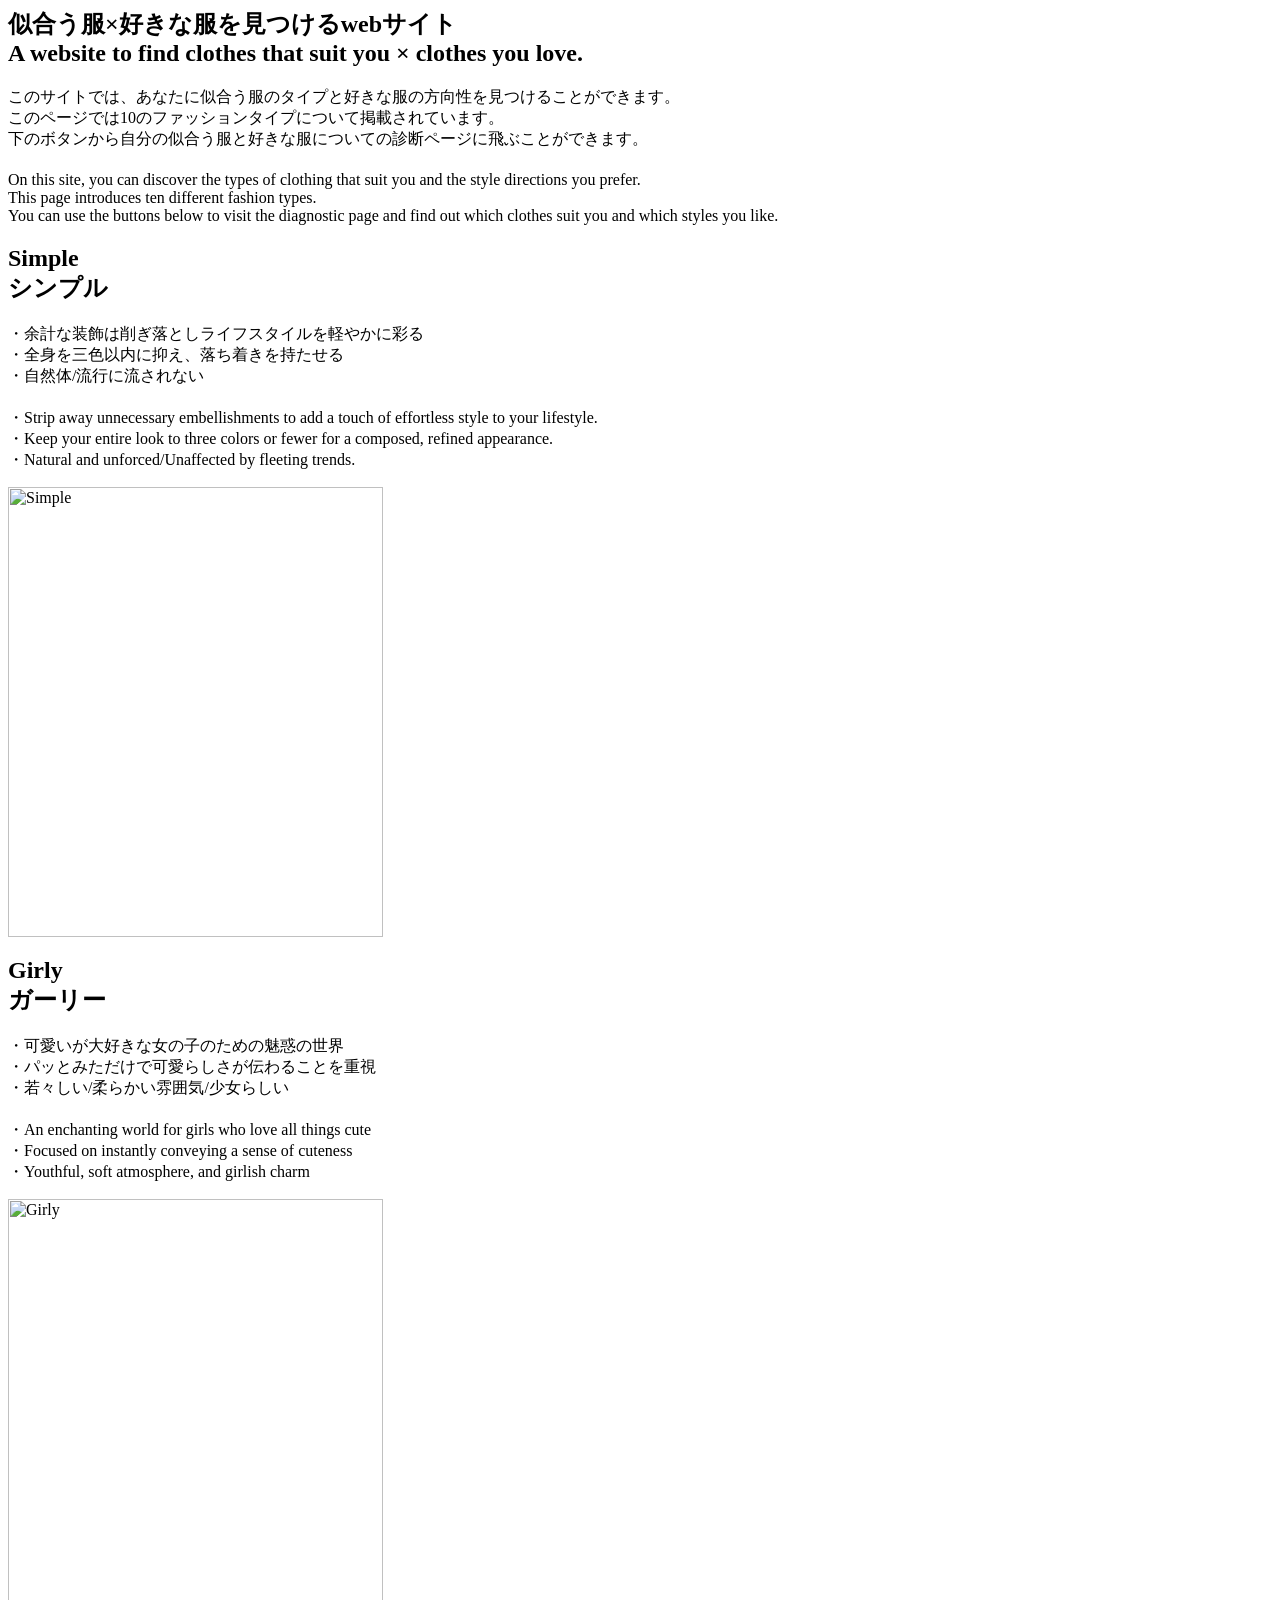
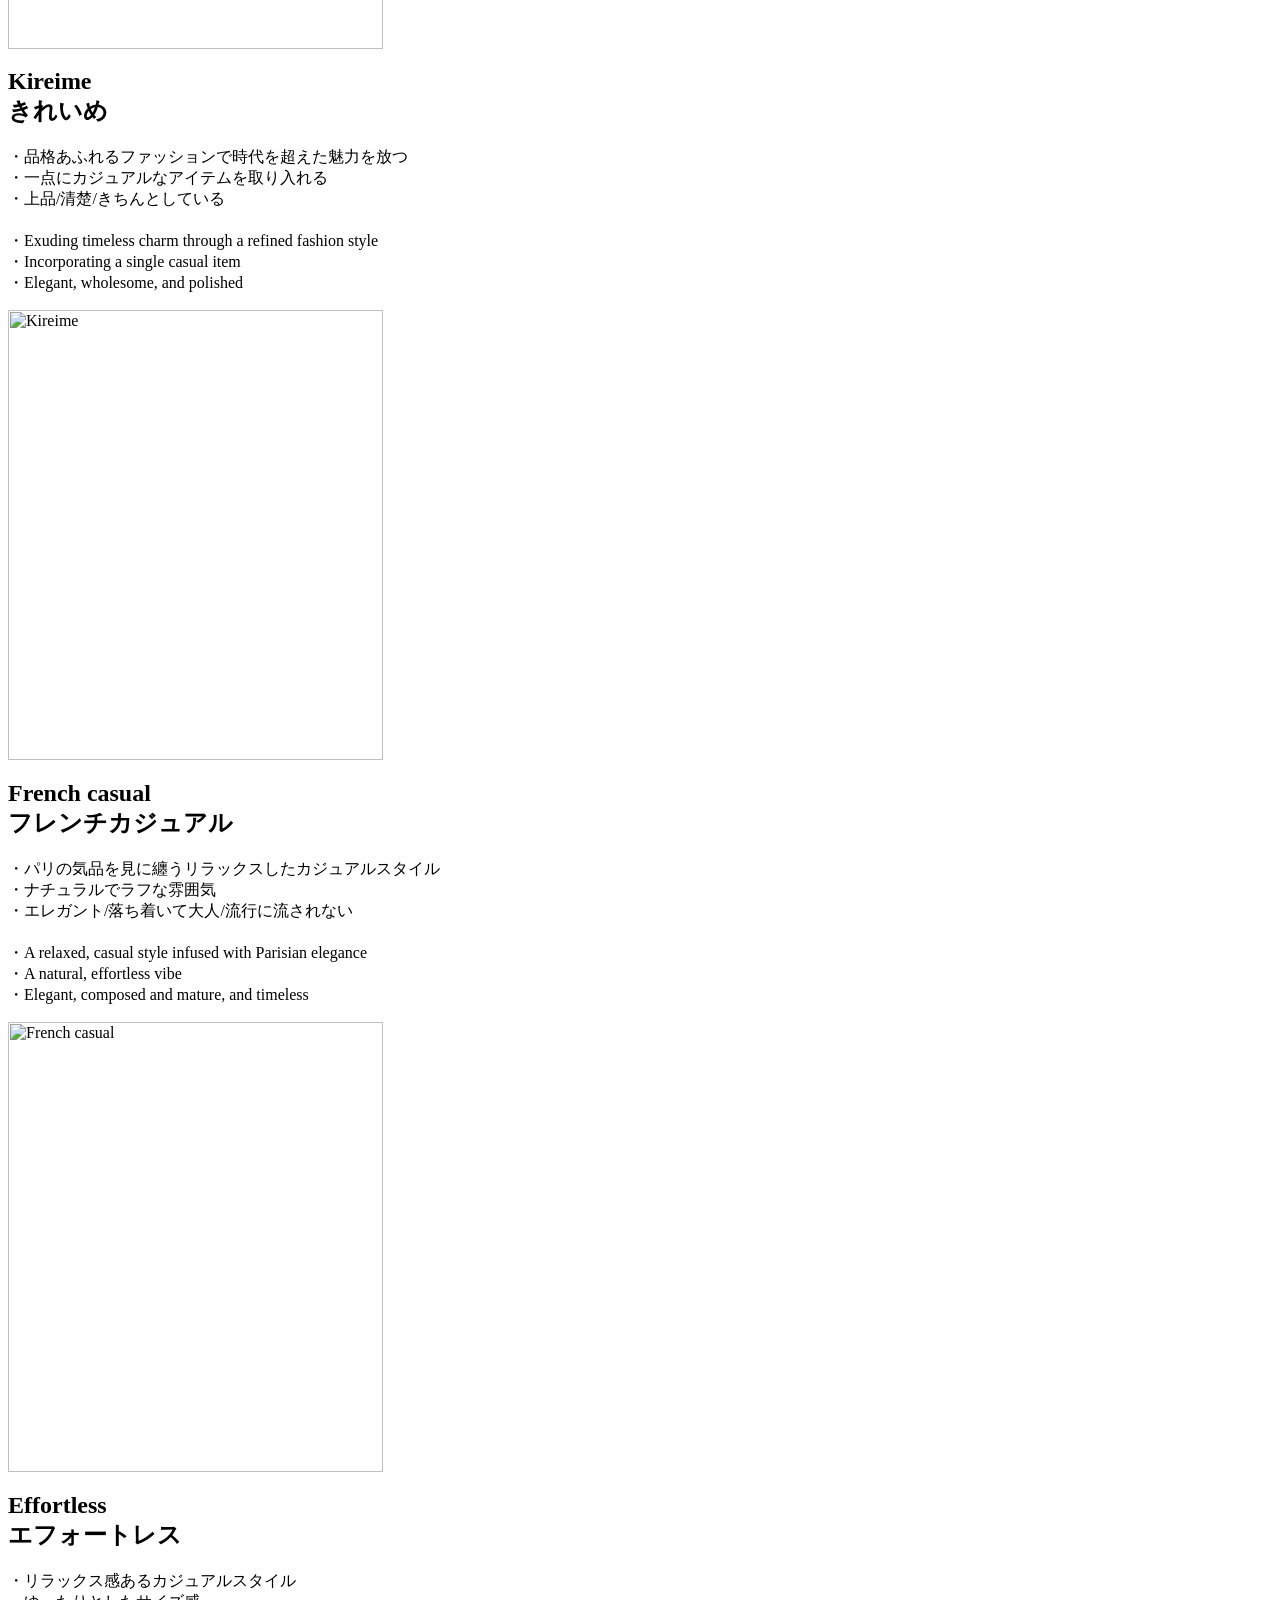
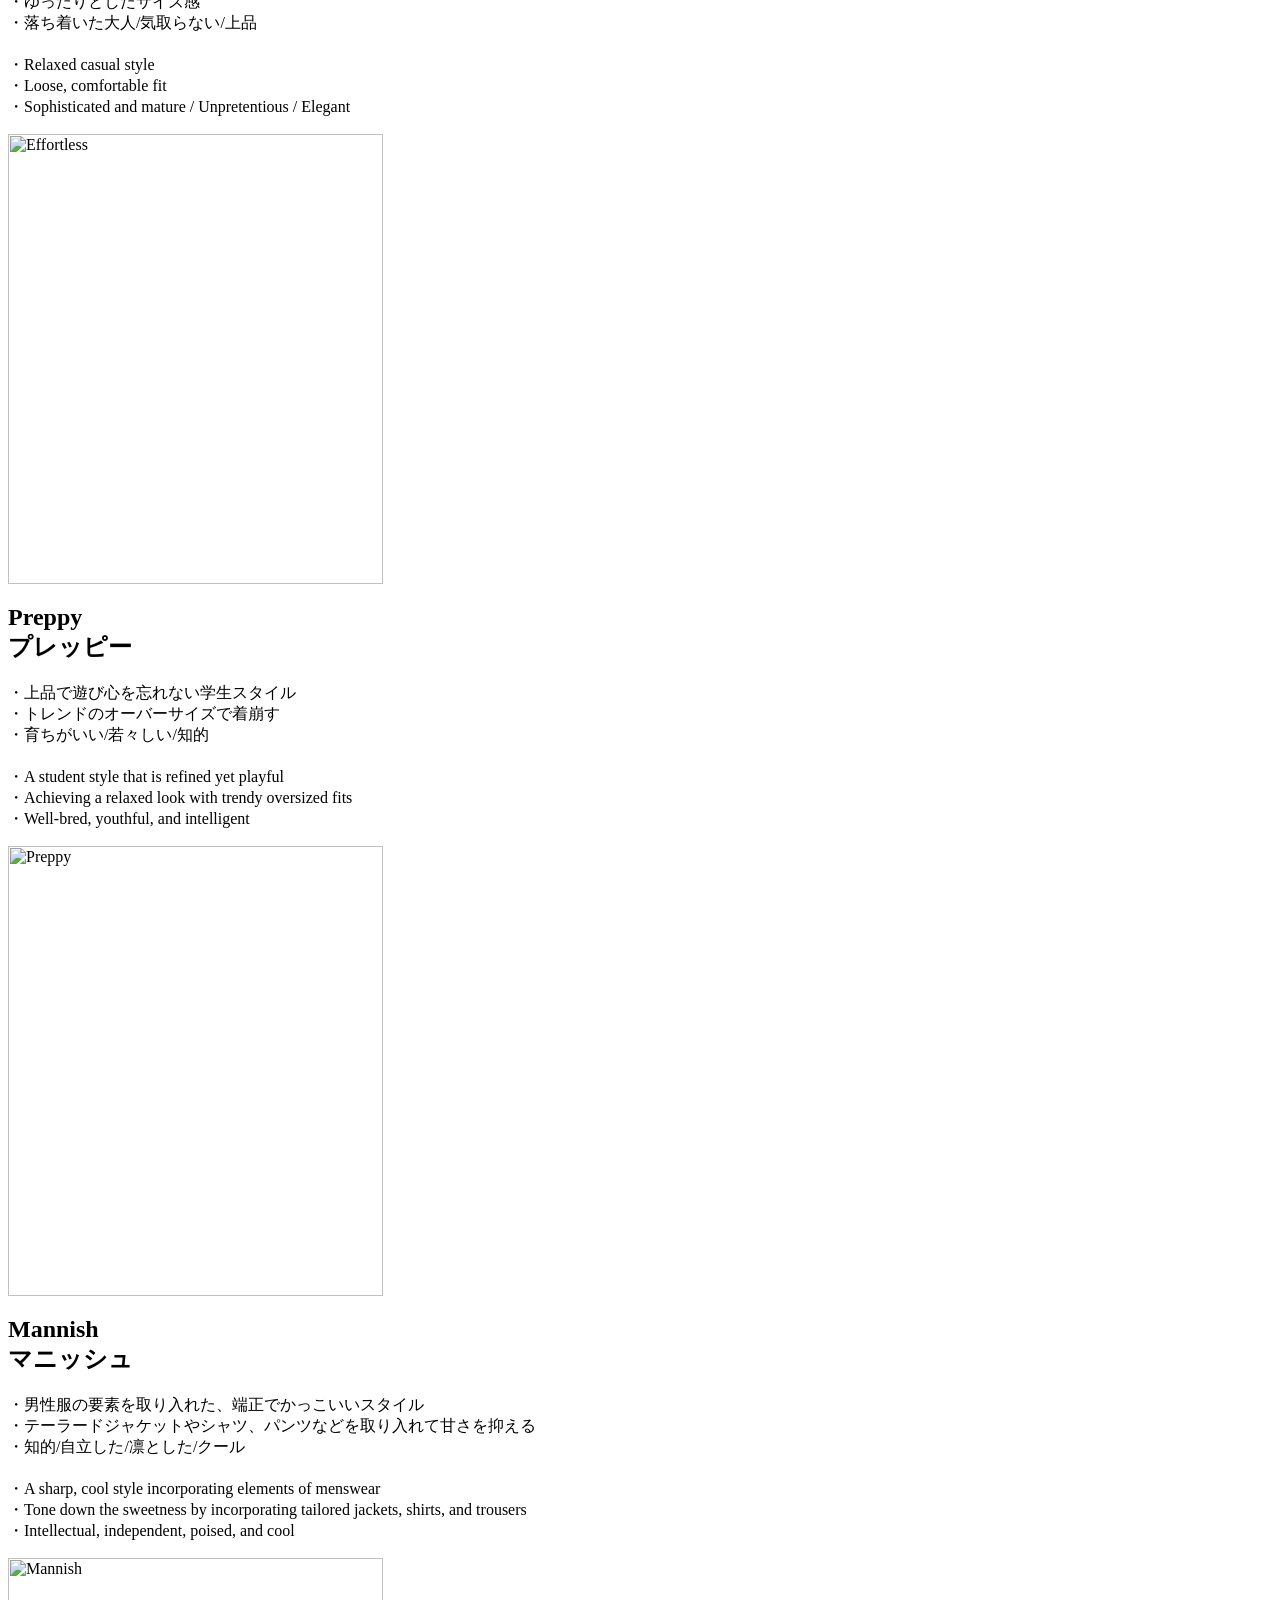
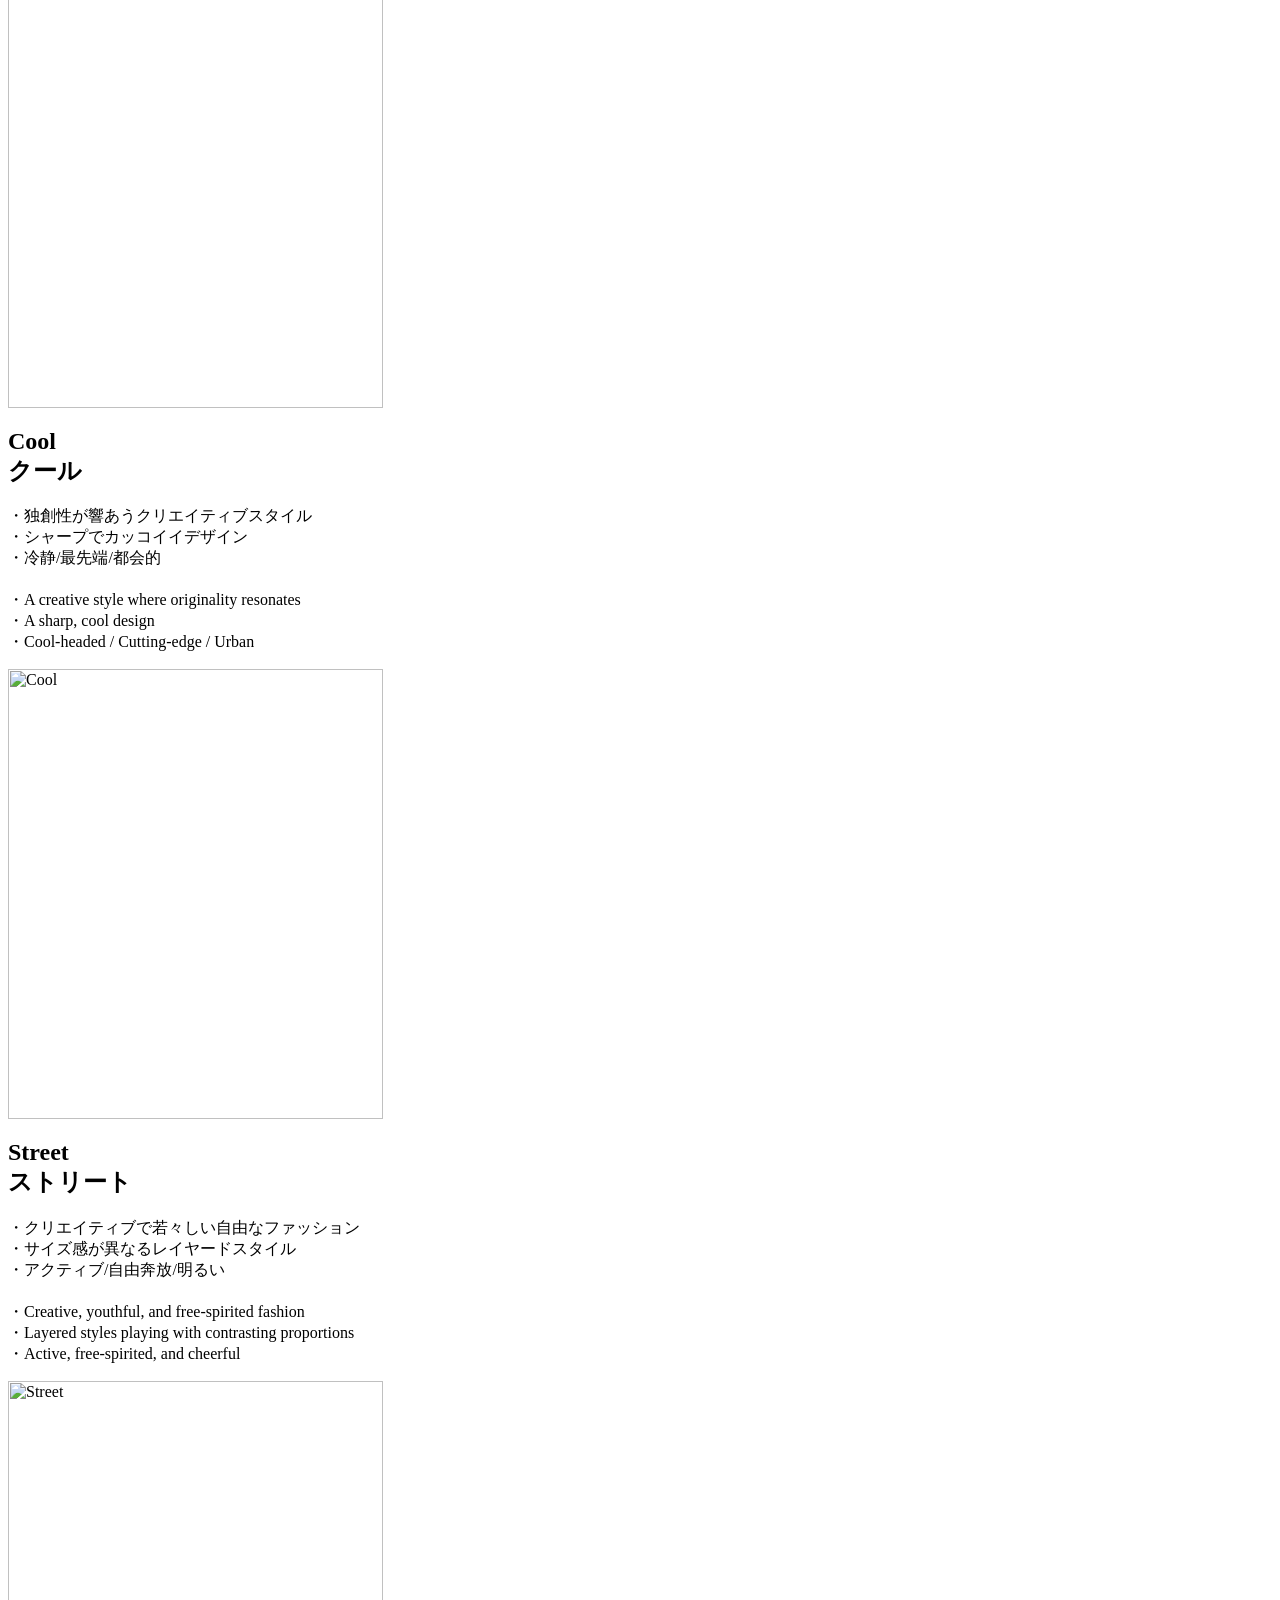
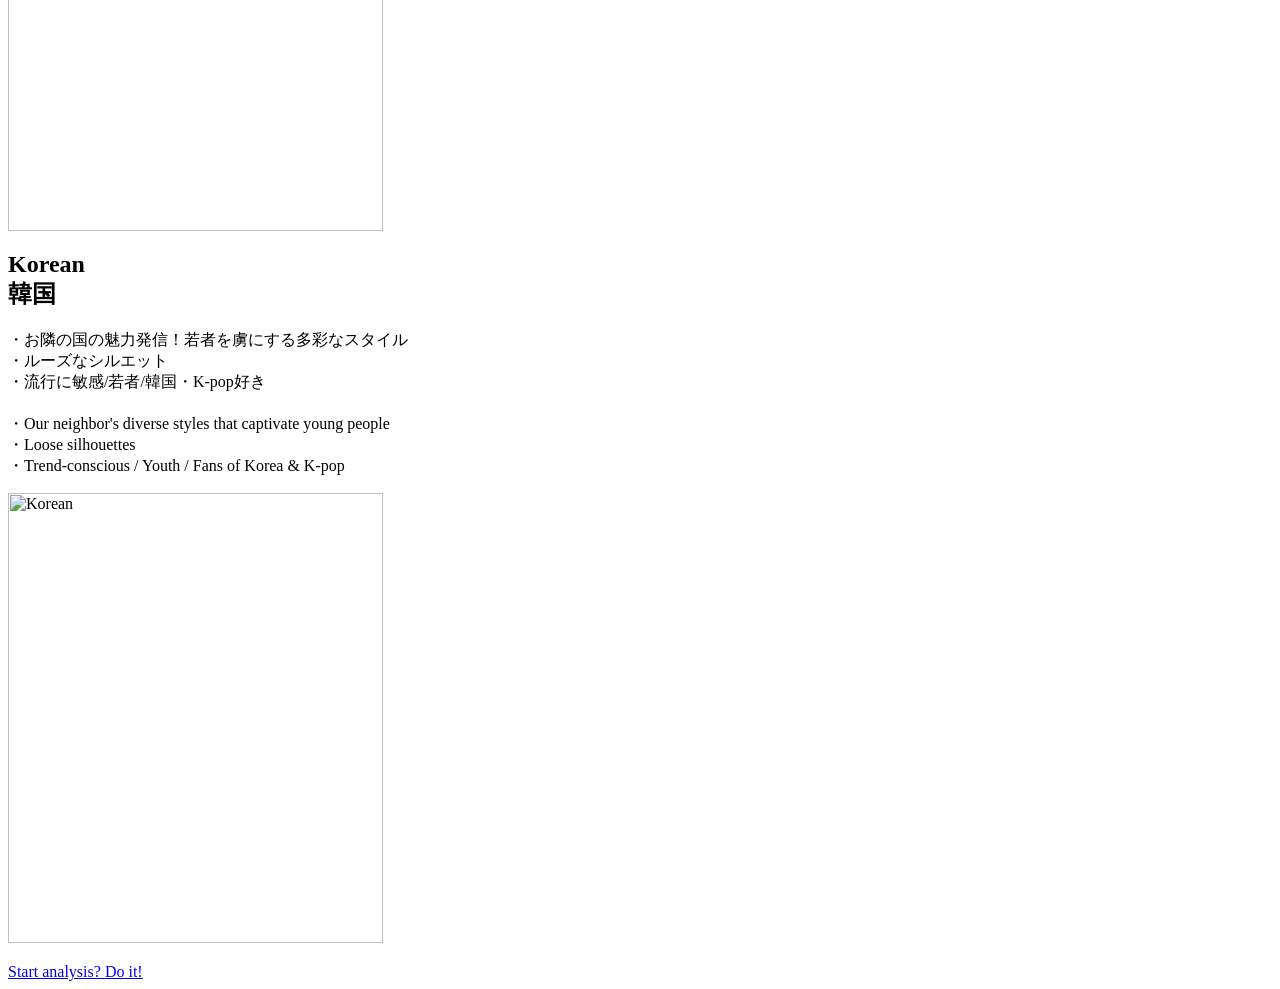
==== index.html @ 2c7ca27e "Rename main/main.html to index.html" ====
</article>
</article>
<!doctype html>
<html lang="ja">
<head>
	<meta charset="utf-8">
	<meta name="viewport" content="width=device-width,initial-scale=1">
	<title>Scroll Color Transition</title>
	<link rel="preconnect" href="https://fonts.googleapis.com">
	<link rel="preconnect" href="https://fonts.gstatic.com" crossorigin>
	<link href="https://fonts.googleapis.com/css2?family=Kaisei+HarunoUmi&display=swap" rel="stylesheet">
		<link rel="stylesheet" href="test.css">
</head>
<body>
	<main>
		<article id="one" data-color="#000000" class="hero"><h1>似合う服×好きな服を見つけるwebサイト<br>A website to find clothes that suit you × clothes you love.</h1><p class="hero-lead">このサイトでは、あなたに似合う服のタイプと好きな服の方向性を見つけることができます。<br>このページでは10のファッションタイプについて掲載されています。<br>下のボタンから自分の似合う服と好きな服についての診断ページに飛ぶことができます。<br>　<br>On this site, you can discover the types of clothing that suit you and the style directions you prefer.<br>This page introduces ten different fashion types.<br>You can use the buttons below to visit the diagnostic page and find out which clothes suit you and which styles you like.</p> <div class="clear"></div></article>
		<div class="section">
			<article id="one" data-color="#cccccc"><h1>Simple<br>シンプル</h1><p>・余計な装飾は削ぎ落としライフスタイルを軽やかに彩る<br>・全身を三色以内に抑え、落ち着きを持たせる<br>・自然体/流行に流されない<br>　<br>・Strip away unnecessary embellishments to add a touch of effortless style to your lifestyle.<br>・Keep your entire look to three colors or fewer for a composed, refined appearance.<br>・Natural and unforced/Unaffected by fleeting trends.</p> <div class="clear"></div></article>
			<img src="./image/Simple.webp" alt="Simple" width="375" height="450">
		</div>
		<div class="section">
			<article id="one" data-color="#ff7fbf"><h1>Girly<br>ガーリー</h1><p>・可愛いが大好きな女の子のための魅惑の世界<br>・パッとみただけで可愛らしさが伝わることを重視<br>・若々しい/柔らかい雰囲気/少女らしい<br>　<br>・An enchanting world for girls who love all things cute<br>・Focused on instantly conveying a sense of cuteness<br>・Youthful, soft atmosphere, and girlish charm</p> <div class="clear"></div></article>
			<img src="./image/Girly.webp" alt="Girly" width="375" height="450">
		</div>
		<div class="section">
			<article id="one" data-color="#ff7f7f"><h1>Kireime<br>きれいめ</h1><p>・品格あふれるファッションで時代を超えた魅力を放つ<br>・一点にカジュアルなアイテムを取り入れる<br>・上品/清楚/きちんとしている<br>　<br>・Exuding timeless charm through a refined fashion style<br>・Incorporating a single casual item<br>・Elegant, wholesome, and polished</p> <div class="clear"></div></article>
			<img src="./image/Kireime.webp" alt="Kireime" width="375" height="450">
		</div>
		<div class="section">
			<article id="one" data-color="#ffbf7f"><h1>French casual<br>フレンチカジュアル</h1><p>・パリの気品を見に纏うリラックスしたカジュアルスタイル<br>・ナチュラルでラフな雰囲気<br>・エレガント/落ち着いて大人/流行に流されない<br>　<br>・A relaxed, casual style infused with Parisian elegance<br>・A natural, effortless vibe<br>・Elegant, composed and mature, and timeless</p> <div class="clear"></div></article>
			<img src="./image/French casual.jpg" alt="French casual" width="375" height="450">
		</div>
		<div class="section">
			<article id="one" data-color="#dccb18"><h1>Effortless<br>エフォートレス</h1><p>・リラックス感あるカジュアルスタイル<br>・ゆったりとしたサイズ感<br>・落ち着いた大人/気取らない/上品<br>　<br>・Relaxed casual style<br>・Loose, comfortable fit<br>・Sophisticated and mature / Unpretentious / Elegant</p> <div class="clear"></div></article>
			<img src="./image/Effortless.webp" alt="Effortless" width="375" height="450">
		</div>
		<div class="section">
			<article id="one" data-color="#88cb7f"><h1>Preppy<br>プレッピー</h1><p>・上品で遊び心を忘れない学生スタイル<br>・トレンドのオーバーサイズで着崩す<br>・育ちがいい/若々しい/知的<br>　<br>・A student style that is refined yet playful<br>・Achieving a relaxed look with trendy oversized fits<br>・Well-bred, youthful, and intelligent</p> <div class="clear"></div></article>
			<img src="./image/Preppy.jpg" alt="Preppy" width="375" height="450">
		</div>
		<div class="section">
			<article id="one" data-color="#83ccd2"><h1>Mannish<br>マニッシュ</h1><p>・男性服の要素を取り入れた、端正でかっこいいスタイル<br>・テーラードジャケットやシャツ、パンツなどを取り入れて甘さを抑える<br>・知的/自立した/凛とした/クール<br>　<br>・A sharp, cool style incorporating elements of menswear<br>・Tone down the sweetness by incorporating tailored jackets, shirts, and trousers<br>・Intellectual, independent, poised, and cool</p> <div class="clear"></div></article>
			<img src="./image/Mannish.webp" alt="Mannish" width="375" height="450">
		</div>
		<div class="section">
			<article id="one" data-color="#7fbfff"><h1>Cool<br>クール</h1><p>・独創性が響あうクリエイティブスタイル<br>・シャープでカッコイイデザイン<br>・冷静/最先端/都会的<br>　<br>・A creative style where originality resonates<br>・A sharp, cool design<br>・Cool-headed / Cutting-edge / Urban</p> <div class="clear"></div></article>
			<img src="./image/Cool.webp" alt="Cool" width="375" height="450">
		</div>
		<div class="section">
			<article id="one" data-color="#7f7fff"><h1>Street<br>ストリート</h1><p>・クリエイティブで若々しい自由なファッション<br>・サイズ感が異なるレイヤードスタイル<br>・アクティブ/自由奔放/明るい<br>　<br>・Creative, youthful, and free-spirited fashion<br>・Layered styles playing with contrasting proportions<br>・Active, free-spirited, and cheerful</p> <div class="clear"></div></article>
			<img src="./image/Street.webp" alt="Street" width="375" height="450">
		</div>
		<div class="section">
			<article id="one" data-color="#bf7fff"><h1>Korean<br>韓国</h1><p>・お隣の国の魅力発信！若者を虜にする多彩なスタイル<br>・ルーズなシルエット<br>・流行に敏感/若者/韓国・K-pop好き<br>　<br>・Our neighbor's diverse styles that captivate young people<br>・Loose silhouettes<br>・Trend-conscious / Youth / Fans of Korea & K-pop</p> <div class="clear"></div></article>
			<img src="./image/Korean.webp" alt="Korean" width="375" height="450">
		</div>
		<article id="one" data-color="#ffffff" class="text-black"><h1></h1> <div class="clear"></div></article>
		<a class="btn" data-js="btn" href="../sub/sub.html">
  <span class="btn-inr">
    <span class="txt-a">Start analysis?</span>
    <span class="txt-b">Do it!</span>
  </span>
</a>
    </div>

	</main>


	<script src="test.js" defer></script>
</body>
</html>
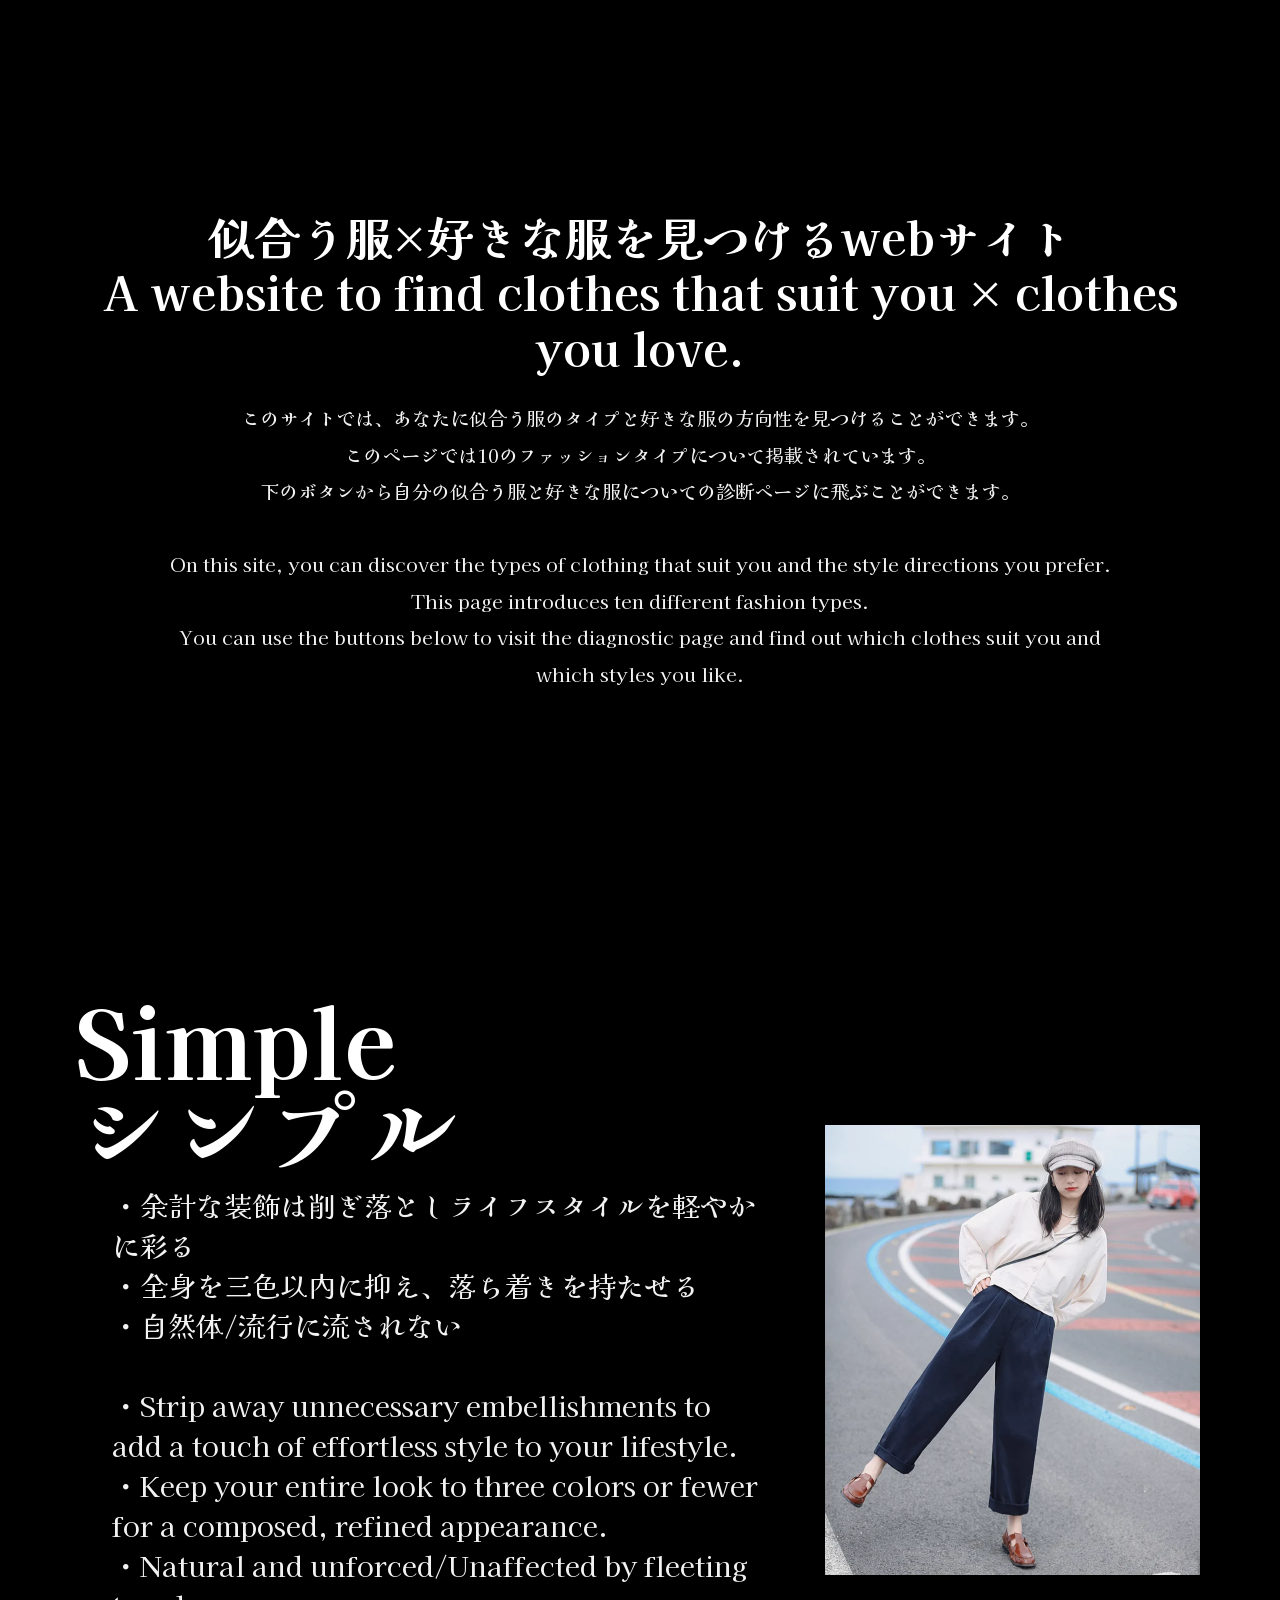
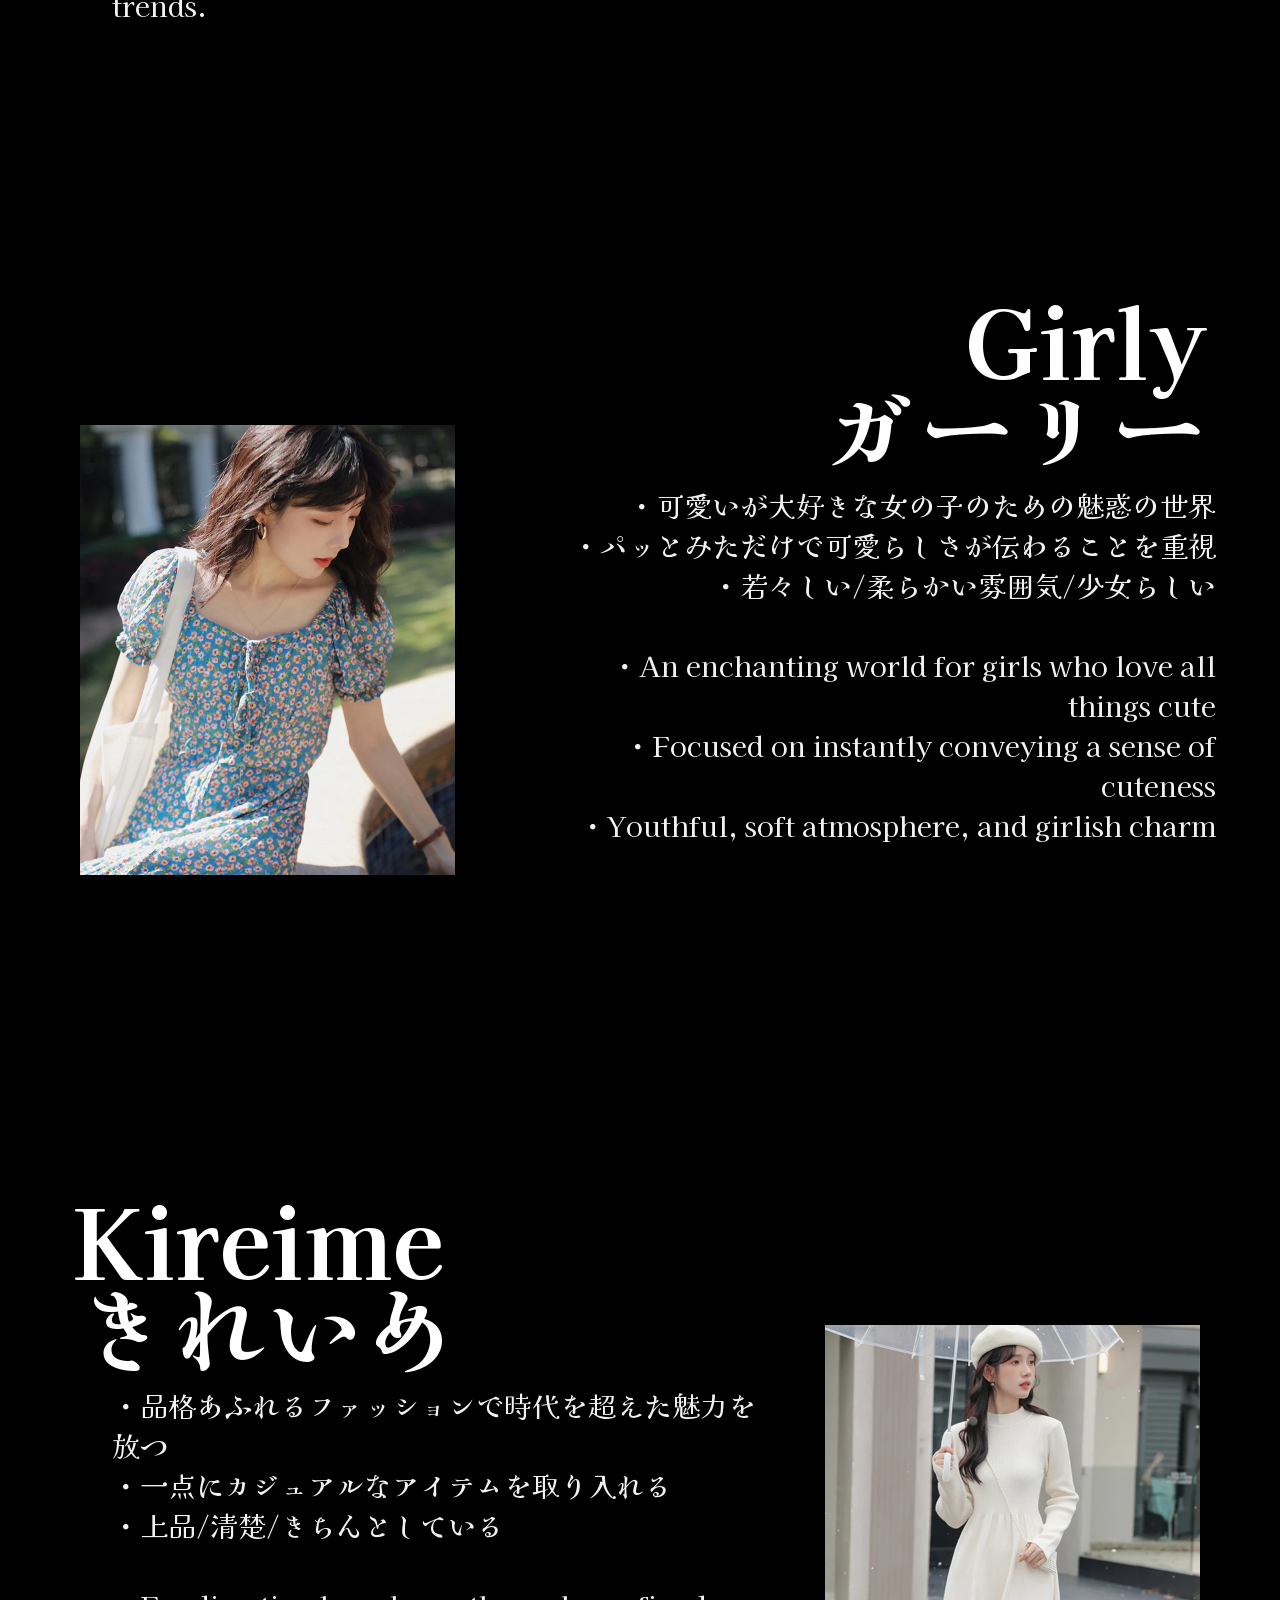
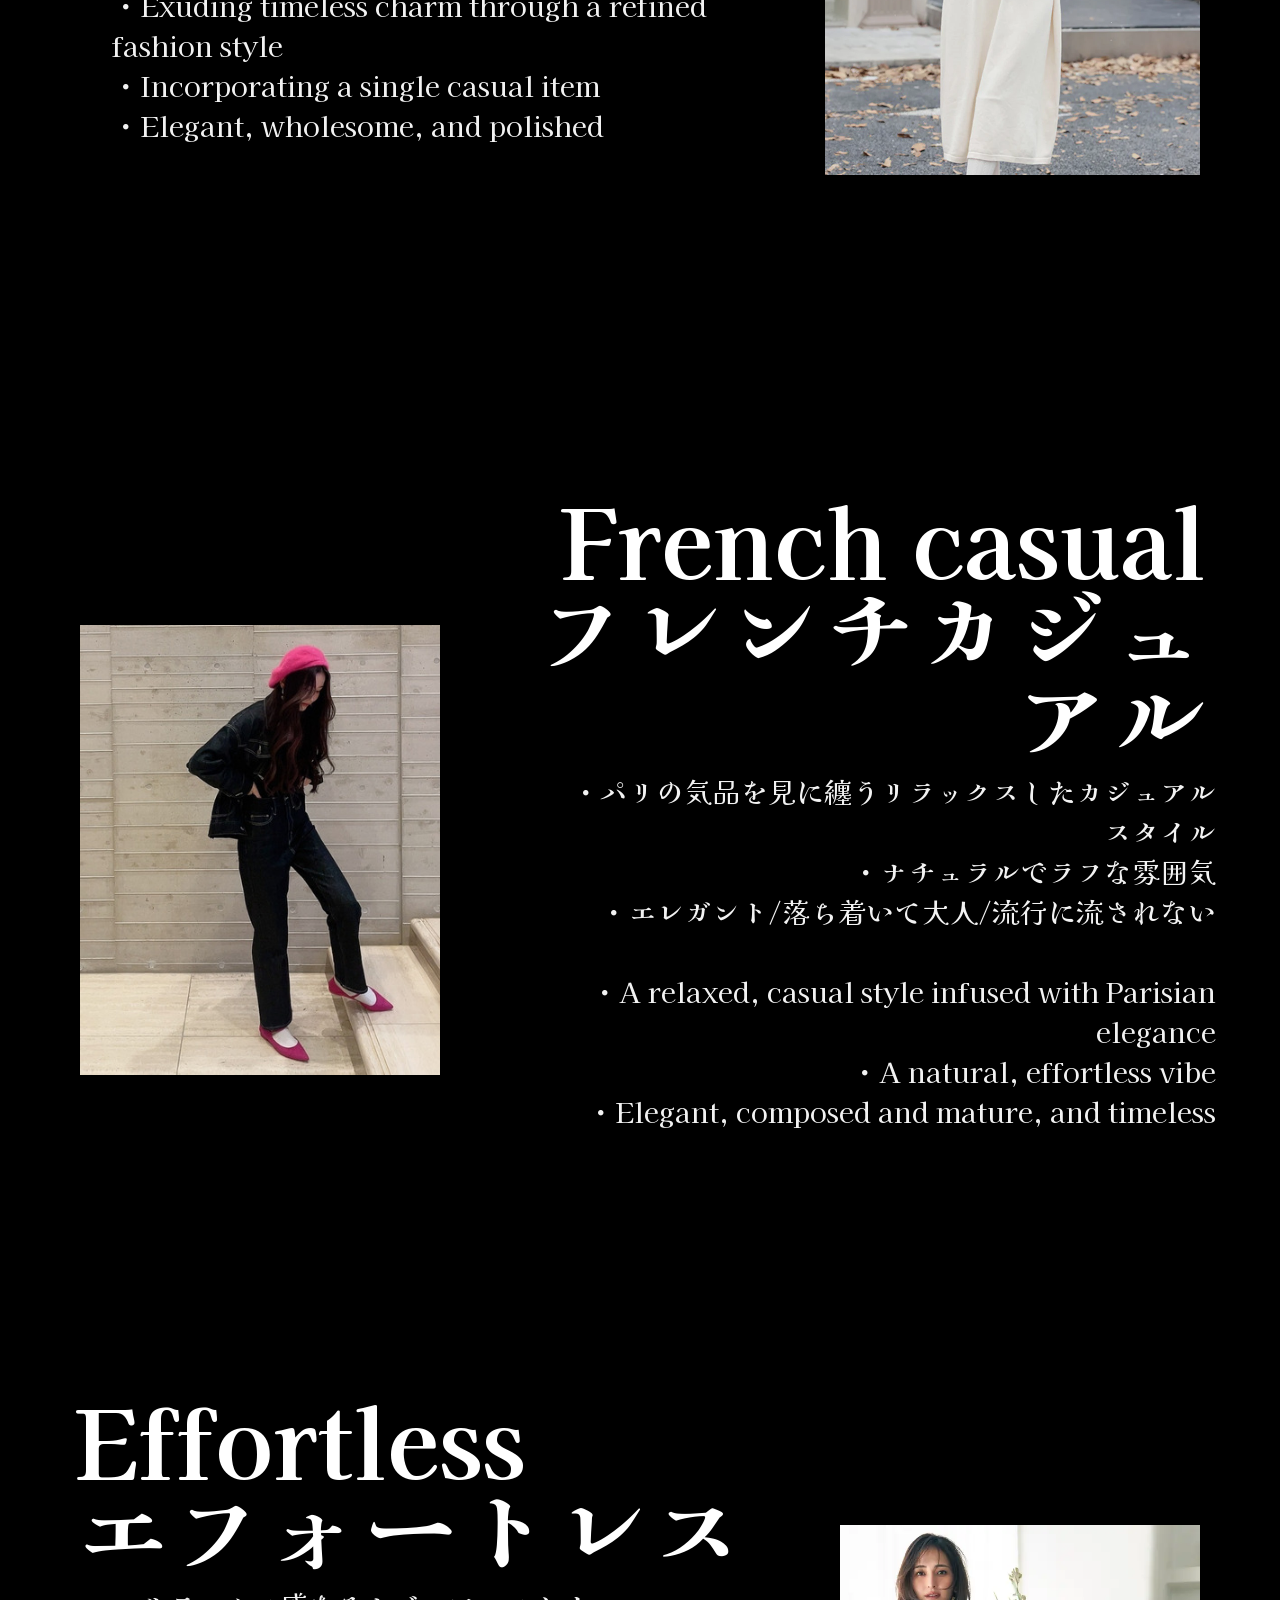
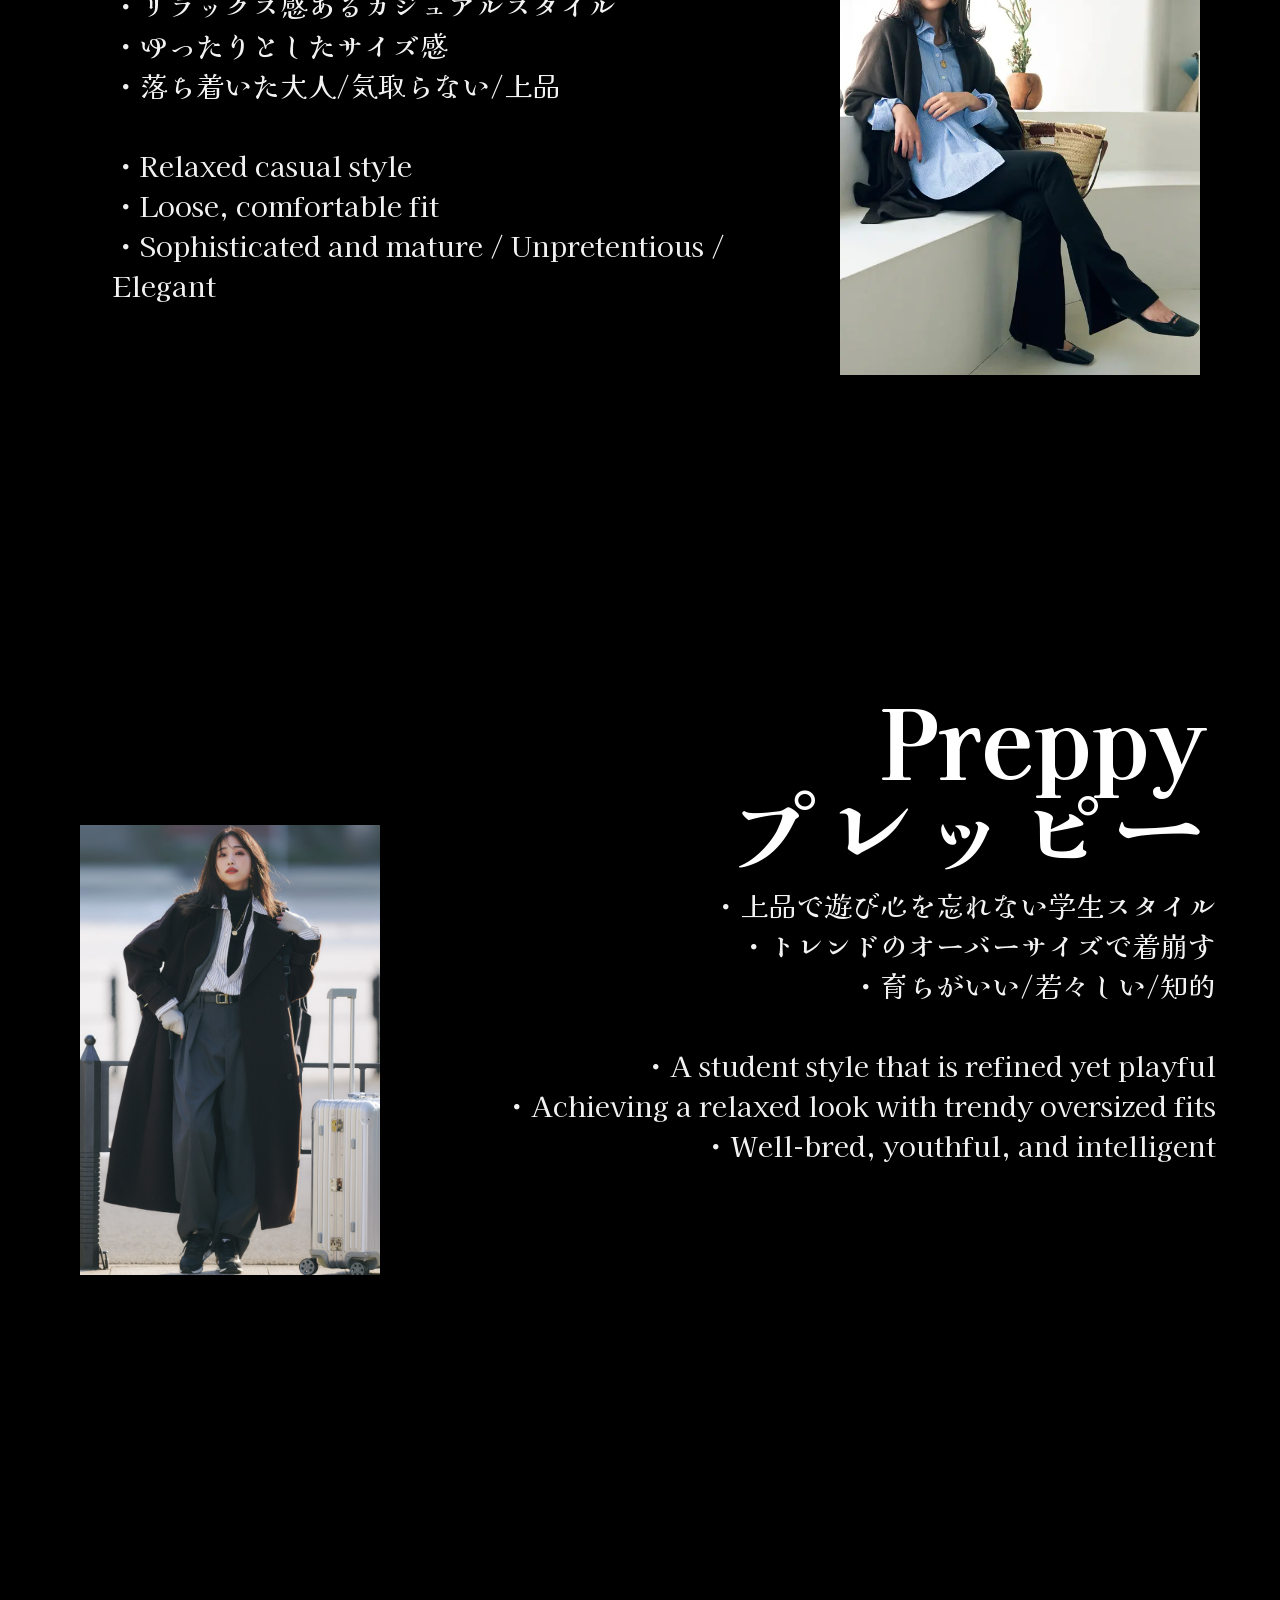
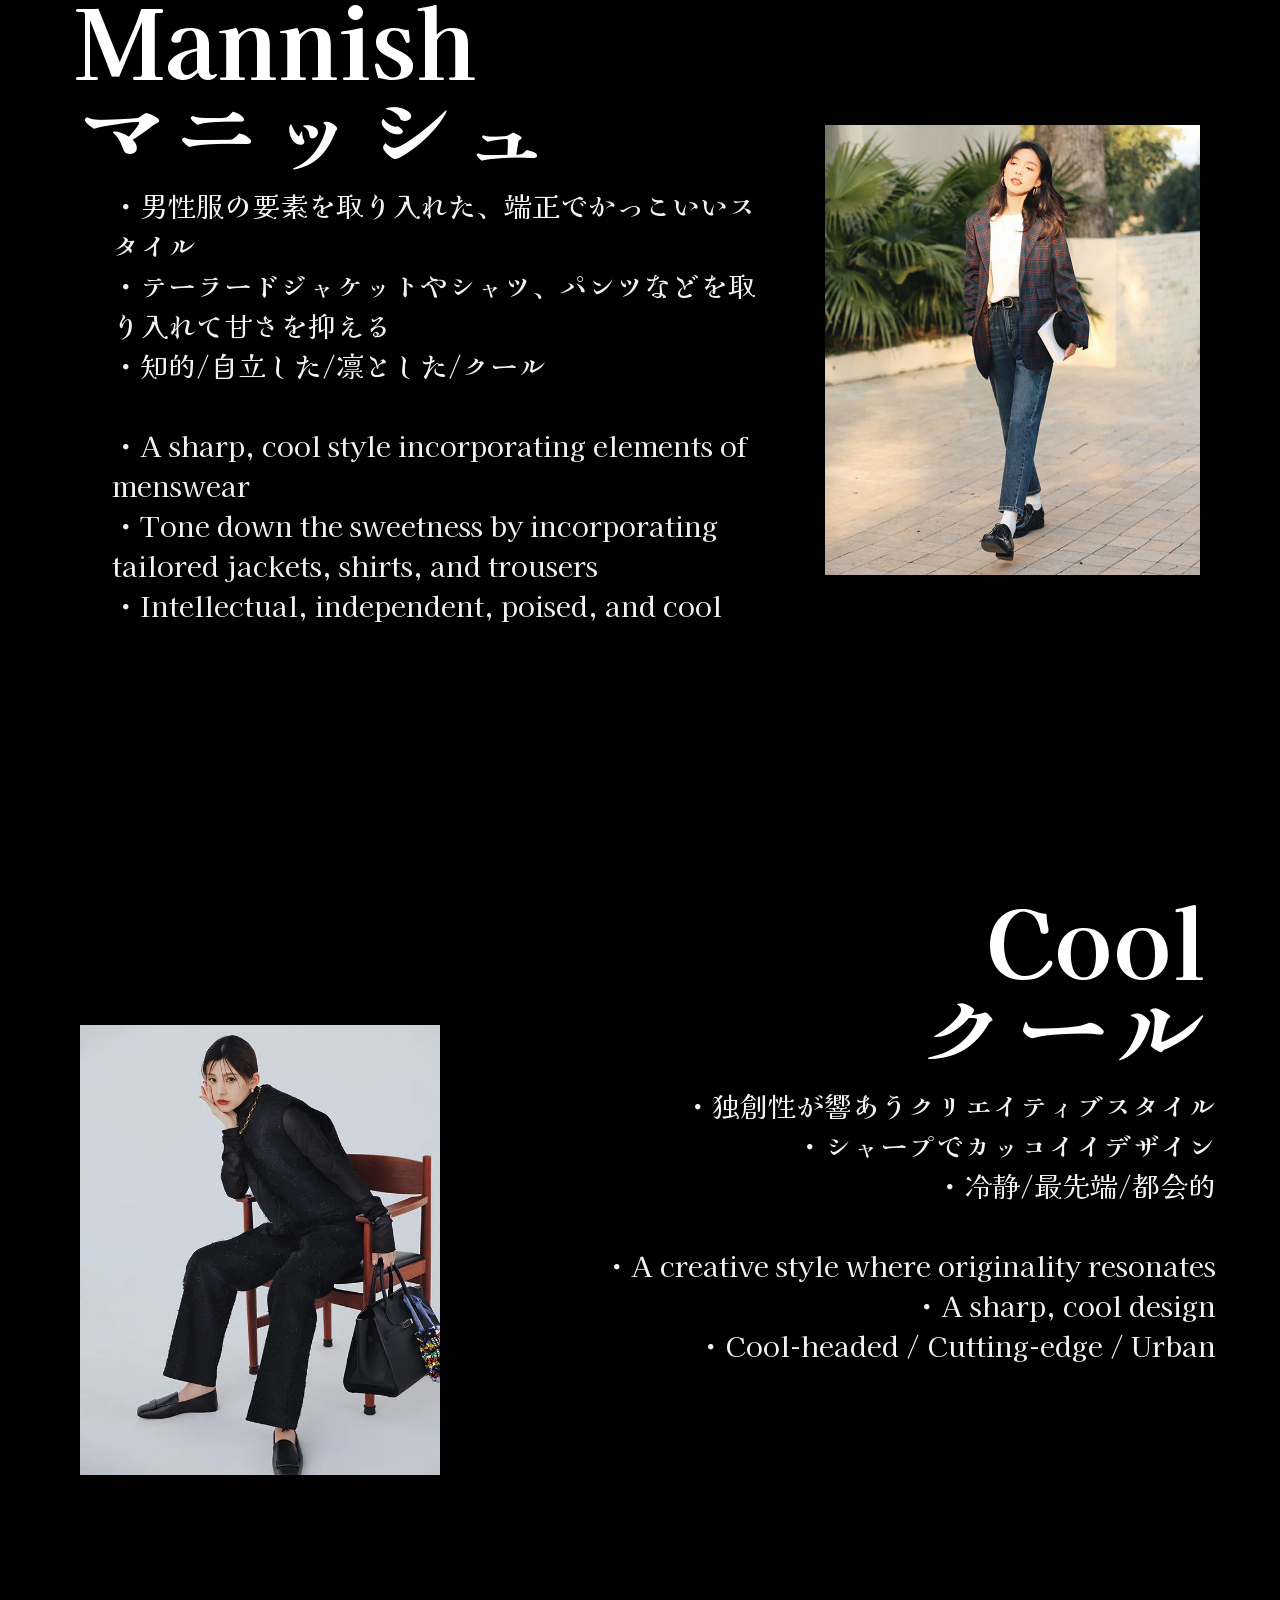
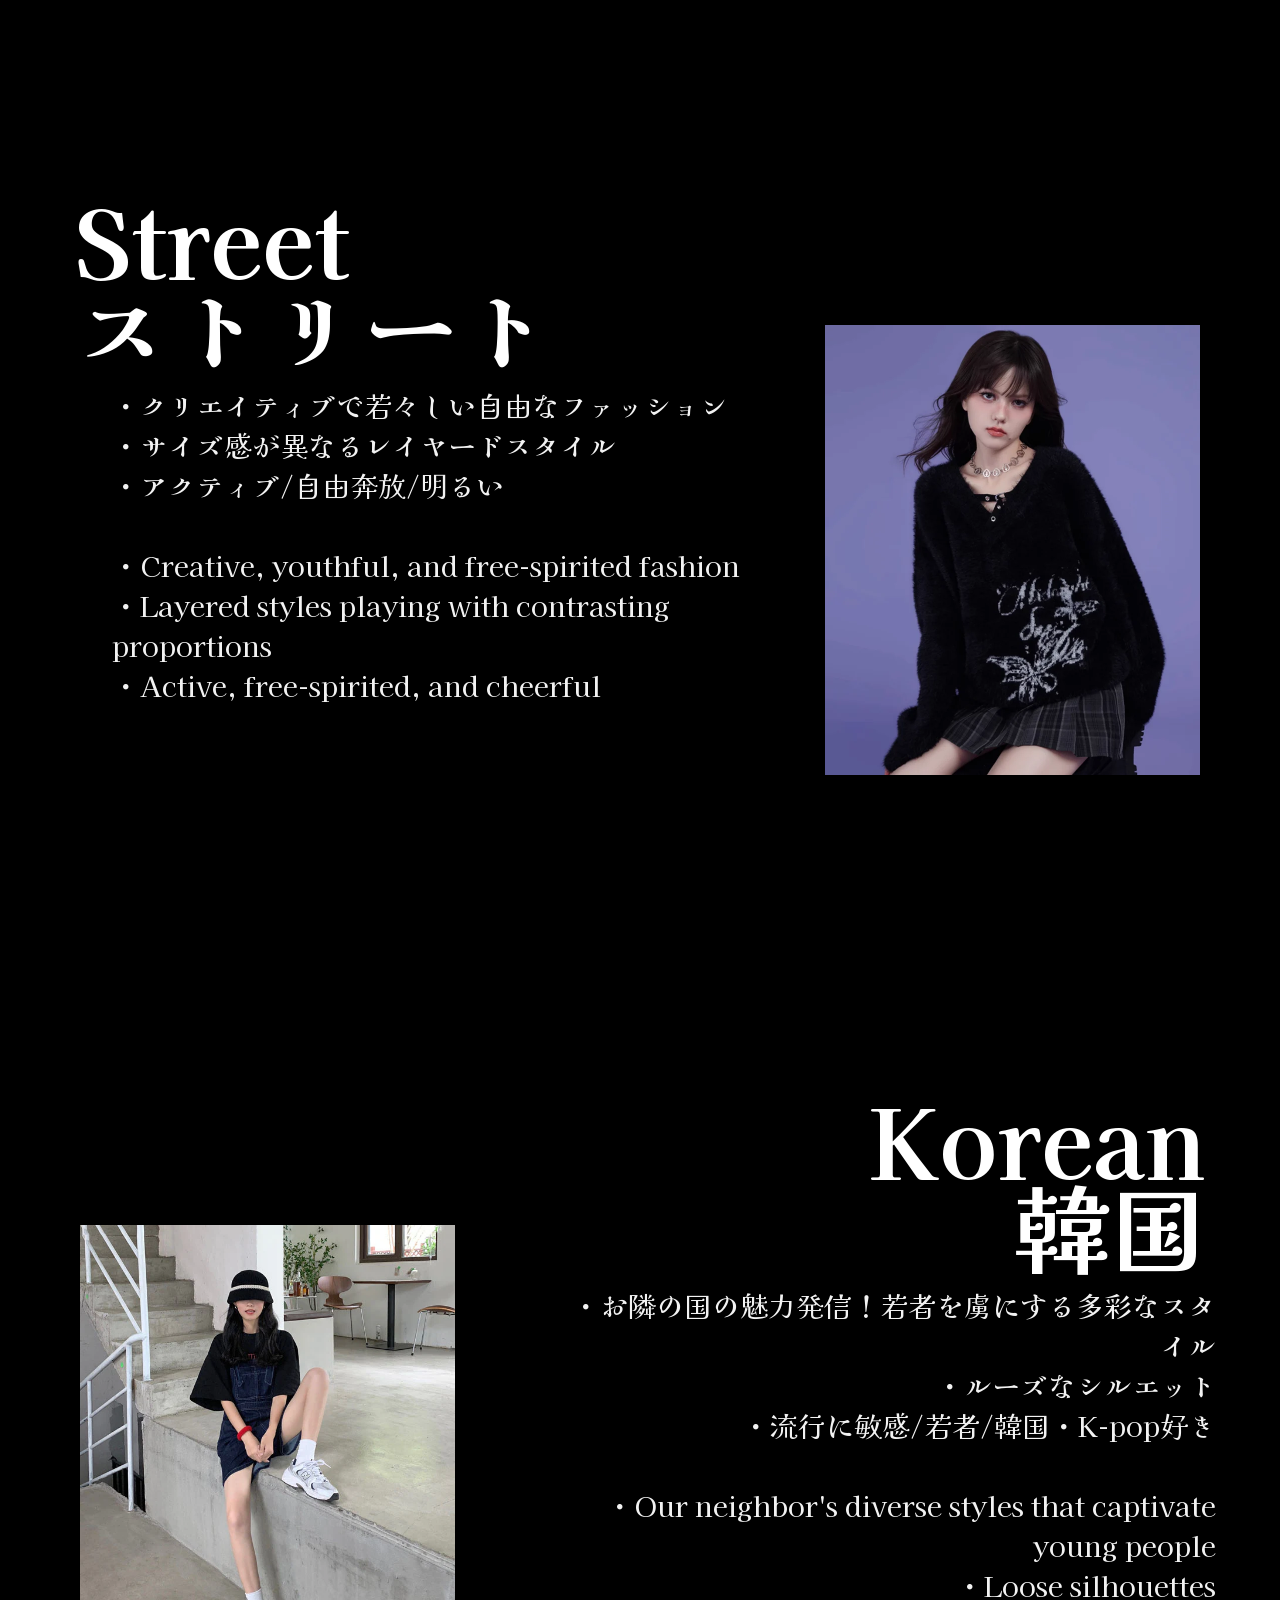
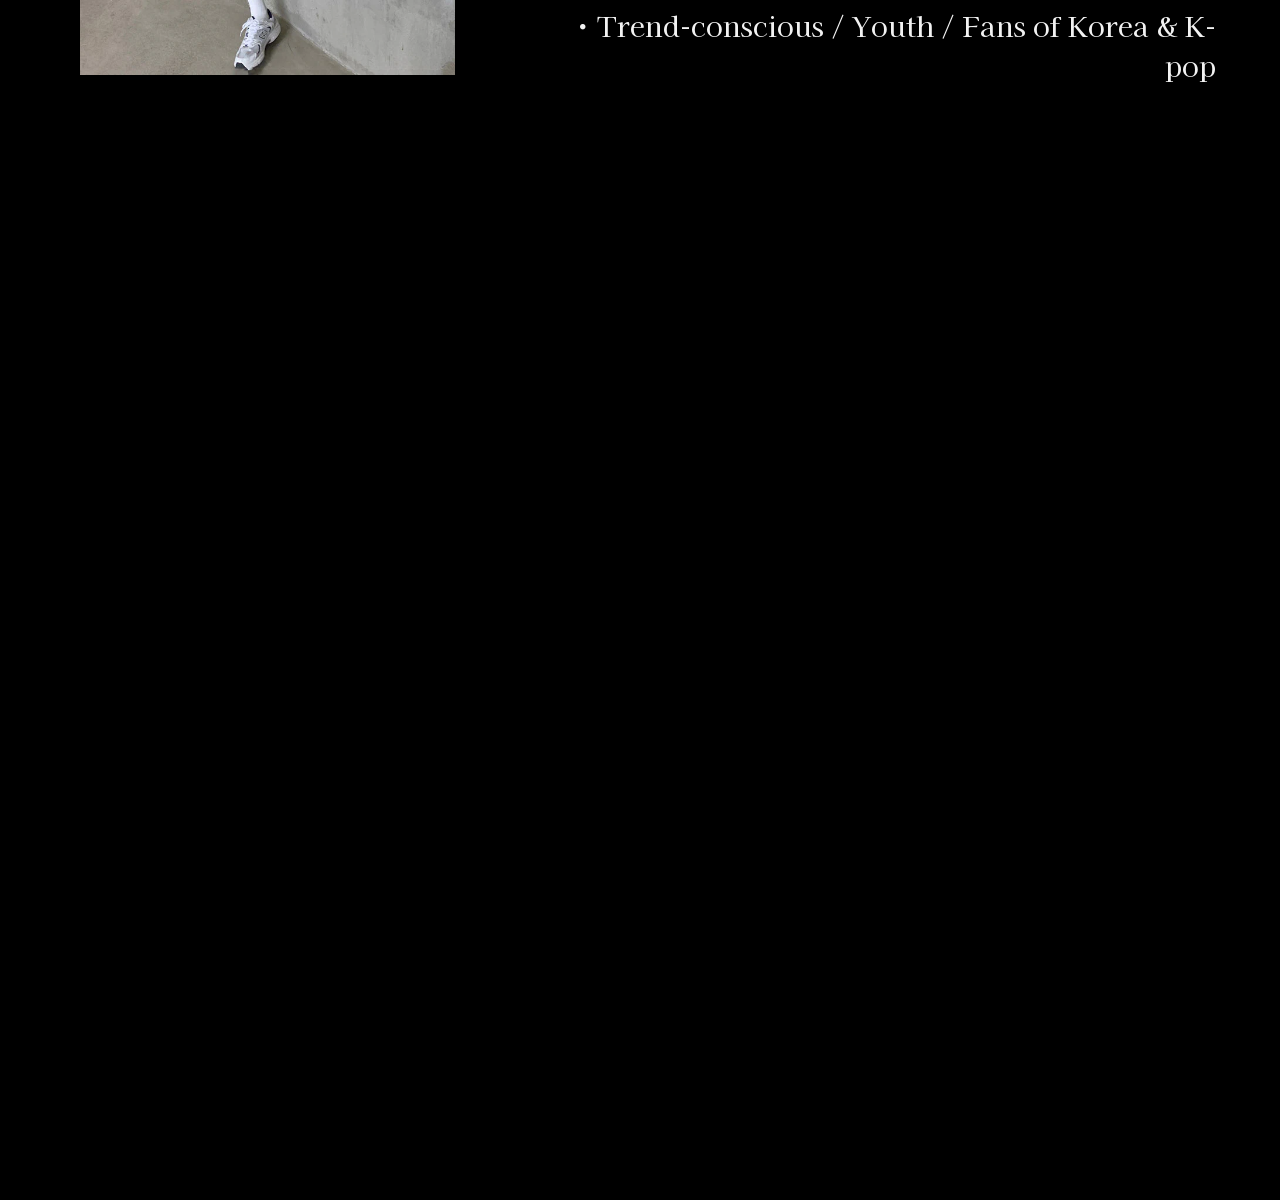
==== commit b7b7a013: "change the name of sub" ====
--- a/index.html
+++ b/index.html
@@ -56,7 +56,7 @@
 			<img src="./image/Korean.webp" alt="Korean" width="375" height="450">
 		</div>
 		<article id="one" data-color="#ffffff" class="text-black"><h1></h1> <div class="clear"></div></article>
-		<a class="btn" data-js="btn" href="../sub/sub.html">
+		<a class="btn" data-js="btn" href="/sub/sub.html">
   <span class="btn-inr">
     <span class="txt-a">Start analysis?</span>
     <span class="txt-b">Do it!</span>
--- a/test.css
+++ b/test.css
@@ -0,0 +1,258 @@
+@import url('https://fonts.googleapis.com/css2?family=Kaisei+HarunoUmi&display=swap');
+.kaisei-harunoumi-regular {
+  font-family: "Kaisei HarunoUmi", serif;
+  font-weight: 400;
+  font-style: normal;
+}
+
+
+
+*{box-sizing:border-box}
+html,body{height:100%;}
+body{
+  background:var(--bg);
+  color:#fff;
+  font-family: "Kaisei HarunoUmi", serif;
+  margin:0;
+  transition:background 200ms linear;
+  -webkit-font-smoothing:antialiased;
+  -moz-osx-font-smoothing:grayscale;
+}
+
+/* Hover gradient overlay (animated) */
+body::after{
+  content:"";
+  position:fixed;
+  inset:0;
+  pointer-events:none;
+  opacity:0;
+  background: linear-gradient(135deg, #000000 0%, #000000 100%);
+  background-size: 200% 200%;
+  transition: opacity .65s ease-in-out;
+  z-index:1;
+}
+
+body.blur::after{
+  opacity:.85;
+  animation: gradientShift 6s ease-in-out infinite;
+}
+
+@keyframes gradientShift{
+  0%{ background-position: 0% 50%; }
+  50%{ background-position: 100% 50%; }
+  100%{ background-position: 0% 50%; }
+}
+
+main{min-height:100%;}
+article{
+  display:block;
+  width:100%;
+  text-align:right;
+  height:100vh;
+  padding:6rem 4rem;
+  box-sizing:border-box;
+  position:relative;
+  z-index:2;
+}
+
+/* Alternate alignment (left/right) for sections after the hero */
+main article:not(.hero):nth-of-typeN(even) p{
+  text-align:right;
+  margin-left:auto;
+  margin-right:0;
+}
+
+main article:not(.hero):nth-of-typeN(even) h1{
+  text-align:right;
+  margin-left:auto;
+  margin-right:0;
+}
+
+main article:not(.hero):nth-of-type(even) p{
+  text-align: left;   /* 文字を左寄せ */
+  margin-left:0;
+  margin-right:auto;
+}
+
+main article:not(.hero):nth-of-type(even) h1{
+  text-align: left;   /* 文字を左寄せ */
+  margin-left:0;
+  margin-right:auto;
+}
+
+h1{
+  font-size:6rem;
+  font-weight:900;
+  line-height:0.9;
+  margin:0 0.1em;
+}
+
+/* Smaller title only for the first (hero) section */
+article.hero{
+  text-align:center;
+  display:flex;
+  flex-direction:column;
+  justify-content:center;
+  /* add a little more vertical space to the top section */
+  padding-top:8rem;
+  padding-bottom:8rem;
+}
+
+article.hero h1{
+  font-size:2.9rem;
+  line-height:1.2;
+}
+
+article.hero p{
+  margin-left:auto;
+  margin-right:auto;
+  max-width:60rem;
+  font-size:1.2rem;
+  line-height:1.9;
+  margin-top:1.6rem;
+}
+
+article.hero .hero-lead{
+  width:min(92vw, 60rem);
+}
+
+article p{
+  max-width:50ch;
+  margin:1rem 0 0 3rem;
+  font-size:1.75rem;
+  color:rgba(255,255,255,0.95);
+}
+
+/* Button styles (pure CSS version) */
+.btn{
+  position:fixed;
+  left:50%;
+  top:50%;
+  transform:translate(-50%,-50%);
+  display:inline-block;
+  border:8px solid #ee7268; /* slightly lighter than #e74c3c */
+  transition: all .1s ease-in-out;
+  z-index: 3;
+  opacity:0;
+  pointer-events:none;
+  transition: opacity .35s ease, transform .35s ease;
+}
+
+.btn,
+.btn:visited{
+  color: inherit;
+  text-decoration:none;
+}
+
+/* show the button when near the bottom */
+.btn.is-visible{
+  opacity:1;
+  pointer-events:auto;
+}
+
+.btn,
+.btn > span{
+  cursor:pointer;
+}
+
+.btn > span{
+  min-width: 426px;
+}
+
+.btn.active{
+  box-shadow: 2px 2px 4px rgba(0,0,0,.25);
+}
+
+.btn:focus,
+.btn:hover{
+  border-width:14px;
+  border-color:#e74c3c;
+}
+
+.btn-inr{
+  display:inline-block;
+  color:#fff;
+  font-weight:100;
+  font-size:2.4em;
+  line-height:1;
+  text-transform:uppercase;
+  background:#ee7268;
+  padding:1.2em 2.6em;
+  margin:6px;
+  transition: all .1s ease-in-out;
+  position:relative;
+  text-align:center;
+  display:flex;
+  align-items:center;
+  justify-content:center;
+}
+
+.btn:focus .btn-inr,
+.btn:hover .btn-inr{
+  background:#e74c3c;
+  padding:1em 2em;
+  margin:0;
+}
+
+.txt-a,
+.txt-b{
+  position:absolute;
+  left:50%;
+  top:50%;
+  transform:translate(-50%,-50%);
+  width:100%;
+  text-align:center;
+  transition: opacity .2s ease-in-out;
+}
+
+/* default: show txt-a */
+.txt-a{ opacity: 1; }
+.txt-b{ opacity: 0; }
+
+/* on hover/focus: cross-fade */
+.btn:focus .txt-a,
+.btn:hover .txt-a{ opacity: 0; }
+.btn:focus .txt-b,
+.btn:hover .txt-b{ opacity: 1; }
+
+/* Only for the #ffffff section */
+article.text-black,
+article.text-black h1,
+article.text-black p{
+  color:#000;
+}
+
+.clear{clear:both}
+
+@media (max-width:900px){
+  h1{font-size:4.5rem}
+  article{padding:4rem 2rem}
+  article p{max-width:100%; margin:1rem 0 0 0; text-align:left}
+}
+
+
+.section{
+    display:flex;
+    align-items:center;
+    justify-content:space-between;
+}
+
+/* 2,4,6... */
+.section:nth-child(even){
+    flex-direction:row;
+    padding-right: 80px;
+}
+
+.section:nth-child(even) article{
+    text-align:left;
+}
+
+/* 1,3,5... */
+.section:nth-child(odd){
+    flex-direction:row-reverse;
+    padding-left: 80px;
+}
+
+.section:nth-child(odd) article{
+    text-align:right;
+}
